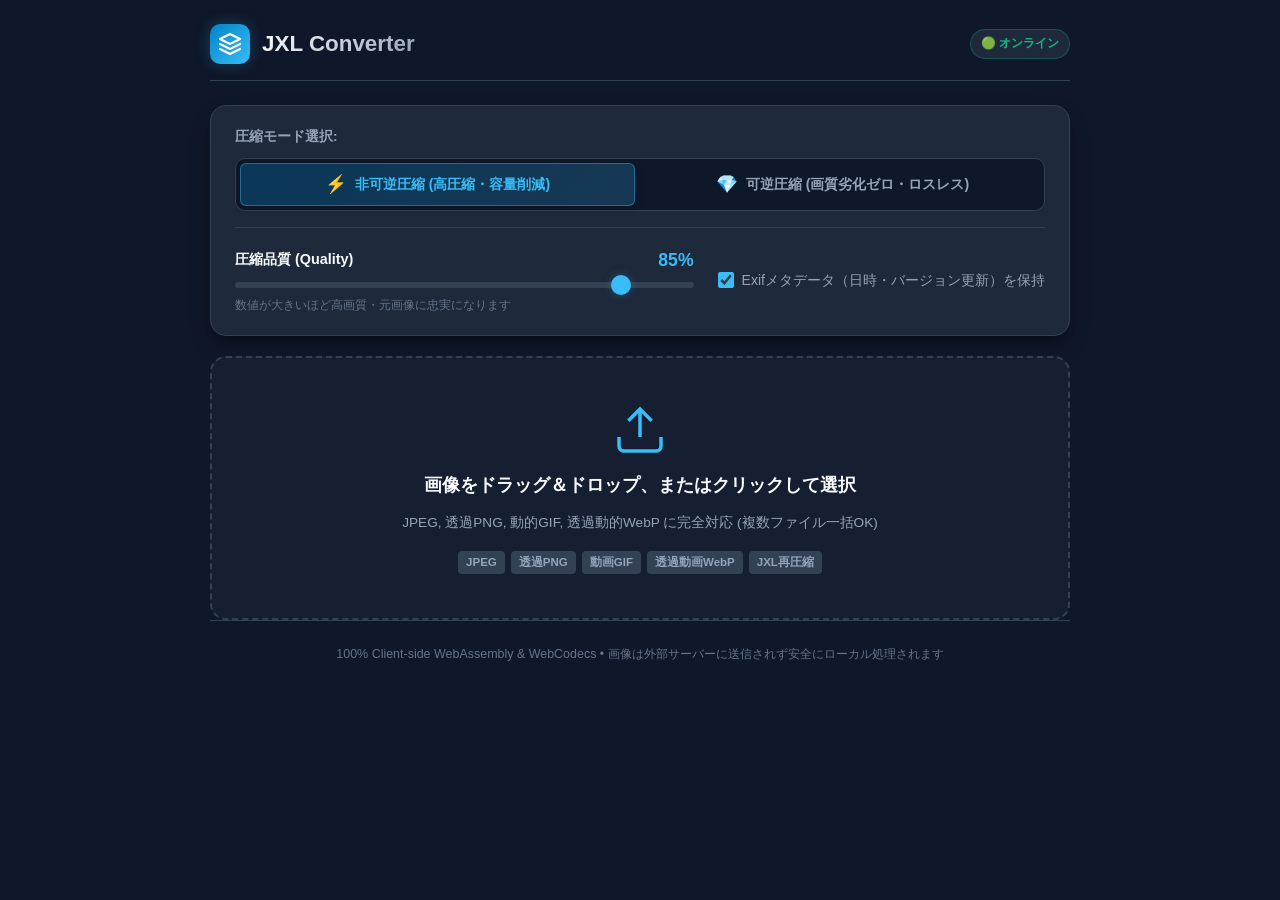
==== JXLConverter/index.html @ e4ddbda1 "Add files via upload" ====
<!DOCTYPE html>
<html lang="ja">
<head>
  <meta charset="UTF-8">
  <meta name="viewport" content="width=device-width, initial-scale=1.0">
  <meta name="description" content="JPEG、透過PNG、アニメーションGIF、透過WebPをブラウザローカルで高品質JPEG XL(.jxl)に高速変換するPWAアプリ">
  <meta name="theme-color" content="#0f172a">
  <title>JXL Converter</title>
  <link rel="manifest" href="manifest.json">
  <link rel="icon" type="image/svg+xml" href="icons/icon.svg">
  <link rel="apple-touch-icon" href="icons/icon-192.png">
  <link rel="stylesheet" href="css/style.css">
  <!-- JSZip library for bulk downloads -->
  <script src="lib/jszip.min.js"></script>
</head>
<body>
  <div class="container">
    <!-- Header -->
    <header class="app-header">
      <div class="logo-area">
        <div class="app-icon">
          <svg width="24" height="24" viewBox="0 0 24 24" fill="none" stroke="#ffffff" stroke-width="2.2" stroke-linecap="round" stroke-linejoin="round">
            <polygon points="12 2 2 7 12 12 22 7 12 2"></polygon>
            <polyline points="2 17 12 22 22 17"></polyline>
            <polyline points="2 12 12 17 22 12"></polyline>
          </svg>
        </div>
        <h1 class="app-title">JXL Converter</h1>
      </div>
      <div class="header-badges">
        <span id="offline-status-badge" class="status-badge online">🟢 オンライン</span>
      </div>
    </header>

    <!-- PWA Install Banner -->
    <div id="install-banner" class="install-banner hidden">
      <div class="banner-content">
        <svg width="20" height="20" viewBox="0 0 24 24" fill="none" stroke="#38bdf8" stroke-width="2">
          <path d="M21 15v4a2 2 0 0 1-2 2H5a2 2 0 0 1-2-2v-4"></path>
          <polyline points="7 10 12 15 17 10"></polyline>
          <line x1="12" y1="15" x2="12" y2="3"></line>
        </svg>
        <span>アプリとしてインストールして、いつでもオフラインで高速変換できます</span>
      </div>
      <div class="banner-actions">
        <button id="install-btn" class="btn btn-primary btn-sm">インストール</button>
        <button id="close-install-banner" class="btn btn-close" aria-label="閉じる">✕</button>
      </div>
    </div>

    <!-- Controls Panel -->
    <section class="panel settings-panel">
      <!-- Mode Selection Tabs -->
      <div class="mode-selector-wrapper">
        <span class="settings-title">圧縮モード選択:</span>
        <div class="mode-tabs" role="tablist">
          <button type="button" class="mode-tab active" id="mode-lossy" data-mode="lossy">
            <span class="tab-icon">⚡</span>
            <span class="tab-label">非可逆圧縮 (高圧縮・容量削減)</span>
          </button>
          <button type="button" class="mode-tab" id="mode-lossless" data-mode="lossless">
            <span class="tab-icon">💎</span>
            <span class="tab-label">可逆圧縮 (画質劣化ゼロ・ロスレス)</span>
          </button>
        </div>
      </div>

      <div class="settings-grid">
        <!-- Quality Slider (Shown for lossy) -->
        <div class="slider-group" id="quality-slider-group">
          <div class="slider-header">
            <label for="quality-slider" class="slider-label">圧縮品質 (Quality)</label>
            <div class="slider-value-container">
              <span id="quality-value" class="slider-value">85%</span>
            </div>
          </div>
          <input type="range" id="quality-slider" class="range-slider" min="1" max="99" value="85">
          <div class="slider-hint">数値が大きいほど高画質・元画像に忠実になります</div>
        </div>

        <!-- Lossless Info (Shown for lossless) -->
        <div class="lossless-info-group hidden" id="lossless-info-group">
          <div class="lossless-banner">
            <span class="badge badge-lossless">💎 可逆圧縮モード (Lossless)</span>
            <p class="lossless-desc">元画像の全ピクセル情報を100%完全維持したまま、JPEG XL の先進アルゴリズムで最高効率に圧縮します。</p>
          </div>
        </div>

        <div class="options-group">
          <label class="checkbox-group">
            <input type="checkbox" id="update-exif-checkbox" checked>
            <span>Exifメタデータ（日時・バージョン更新）を保持</span>
          </label>
        </div>
      </div>
    </section>

    <!-- Drop Zone -->
    <section class="drop-zone" id="drop-zone">
      <input type="file" id="file-input" multiple accept="image/*,.jpg,.jpeg,.png,.gif,.webp,.jxl,.avif,.bmp" class="hidden">
      <svg class="drop-icon" viewBox="0 0 24 24" fill="none" stroke="currentColor">
        <path d="M21 15v4a2 2 0 0 1-2 2H5a2 2 0 0 1-2-2v-4"></path>
        <polyline points="17 8 12 3 7 8"></polyline>
        <line x1="12" y1="3" x2="12" y2="15"></line>
      </svg>
      <div class="drop-title">画像をドラッグ＆ドロップ、またはクリックして選択</div>
      <div class="drop-desc">JPEG, 透過PNG, 動的GIF, 透過動的WebP に完全対応 (複数ファイル一括OK)</div>
      <div class="supported-formats">
        <span class="format-tag">JPEG</span>
        <span class="format-tag">透過PNG</span>
        <span class="format-tag">動画GIF</span>
        <span class="format-tag">透過動画WebP</span>
        <span class="format-tag">JXL再圧縮</span>
      </div>
    </section>

    <!-- Global Progress Bar -->
    <div id="global-progress" class="global-progress hidden">
      <div class="global-progress-bar-container">
        <div id="global-progress-bar" class="global-progress-bar" style="width: 0%"></div>
      </div>
      <div id="global-progress-text" class="global-progress-text">変換進捗: 0 / 0 件</div>
    </div>

    <!-- Queue Section -->
    <section id="queue-section" class="queue-section hidden">
      <div class="queue-header">
        <h2 class="queue-title">変換リスト</h2>
        <div class="queue-actions">
          <button id="download-all-btn" class="btn btn-primary btn-sm" disabled>
            <svg width="16" height="16" viewBox="0 0 24 24" fill="none" stroke="currentColor" stroke-width="2">
              <path d="M21 15v4a2 2 0 0 1-2 2H5a2 2 0 0 1-2-2v-4"></path>
              <polyline points="7 10 12 15 17 10"></polyline>
              <line x1="12" y1="15" x2="12" y2="3"></line>
            </svg>
            一括ZIP保存
          </button>
          <button id="clear-all-btn" class="btn btn-secondary btn-sm">クリア</button>
        </div>
      </div>
      <ul id="queue-list" class="queue-list"></ul>
    </section>

    <!-- Footer -->
    <footer class="app-footer">
      <p>100% Client-side WebAssembly & WebCodecs • 画像は外部サーバーに送信されず安全にローカル処理されます</p>
    </footer>
  </div>

  <!-- App script -->
  <script src="js/app.js"></script>
</body>
</html>
---- JXLConverter/css/style.css ----
:root {
  --bg-primary: #0f172a;
  --bg-secondary: #1e293b;
  --bg-tertiary: #334155;
  --accent-primary: #38bdf8;
  --accent-hover: #0284c7;
  --accent-glow: rgba(56, 189, 248, 0.25);
  --text-primary: #f8fafc;
  --text-secondary: #94a3b8;
  --text-muted: #64748b;
  --border-color: #334155;
  --success: #10b981;
  --warning: #f59e0b;
  --danger: #ef4444;
  --radius-lg: 16px;
  --radius-md: 10px;
  --radius-sm: 6px;
  --shadow-main: 0 10px 25px -5px rgba(0, 0, 0, 0.3), 0 8px 10px -6px rgba(0, 0, 0, 0.3);
  --transition: all 0.2s cubic-bezier(0.4, 0, 0.2, 1);
}

* {
  box-sizing: border-box;
  margin: 0;
  padding: 0;
}

body {
  font-family: -apple-system, BlinkMacSystemFont, "Segoe UI", Roboto, "Helvetica Neue", Arial, sans-serif;
  background-color: var(--bg-primary);
  color: var(--text-primary);
  min-height: 100vh;
  display: flex;
  flex-direction: column;
  line-height: 1.6;
}

.container {
  max-width: 900px;
  margin: 0 auto;
  padding: 24px 20px;
  width: 100%;
}

/* Header */
.app-header {
  display: flex;
  justify-content: space-between;
  align-items: center;
  margin-bottom: 24px;
  padding-bottom: 16px;
  border-bottom: 1px solid var(--border-color);
}

.logo-area {
  display: flex;
  align-items: center;
  gap: 12px;
}

.app-icon {
  width: 40px;
  height: 40px;
  border-radius: var(--radius-md);
  background: linear-gradient(135deg, #0284c7, #38bdf8);
  display: flex;
  align-items: center;
  justify-content: center;
  box-shadow: 0 0 15px var(--accent-glow);
}

.app-title {
  font-size: 1.4rem;
  font-weight: 700;
  background: linear-gradient(135deg, #fff, var(--text-secondary));
  -webkit-background-clip: text;
  -webkit-text-fill-color: transparent;
}

.header-badges {
  display: flex;
  align-items: center;
  gap: 8px;
}

.status-badge {
  font-size: 0.75rem;
  font-weight: 600;
  padding: 4px 10px;
  border-radius: 20px;
  background-color: var(--bg-secondary);
  border: 1px solid var(--border-color);
}

.status-badge.online {
  color: var(--success);
  border-color: rgba(16, 185, 129, 0.3);
}

.status-badge.offline {
  color: var(--warning);
  border-color: rgba(245, 158, 11, 0.3);
}

/* Install Banner */
.install-banner {
  background: linear-gradient(90deg, rgba(56, 189, 248, 0.15), rgba(2, 132, 199, 0.1));
  border: 1px solid rgba(56, 189, 248, 0.3);
  border-radius: var(--radius-md);
  padding: 12px 18px;
  margin-bottom: 20px;
  display: flex;
  justify-content: space-between;
  align-items: center;
  animation: fadeIn 0.3s ease-in-out;
}

.banner-content {
  display: flex;
  align-items: center;
  gap: 12px;
  font-size: 0.9rem;
}

.banner-actions {
  display: flex;
  align-items: center;
  gap: 10px;
}

/* Controls Panel */
.panel {
  background-color: var(--bg-secondary);
  border: 1px solid var(--border-color);
  border-radius: var(--radius-lg);
  padding: 20px 24px;
  margin-bottom: 20px;
  box-shadow: var(--shadow-main);
}

/* Mode Selector Tabs */
.mode-selector-wrapper {
  margin-bottom: 18px;
  padding-bottom: 16px;
  border-bottom: 1px solid var(--border-color);
}

.settings-title {
  display: block;
  font-size: 0.85rem;
  font-weight: 600;
  color: var(--text-secondary);
  margin-bottom: 10px;
}

.mode-tabs {
  display: grid;
  grid-template-columns: 1fr 1fr;
  gap: 10px;
  background-color: var(--bg-primary);
  padding: 4px;
  border-radius: var(--radius-md);
  border: 1px solid var(--border-color);
}

@media (max-width: 600px) {
  .mode-tabs {
    grid-template-columns: 1fr;
  }
}

.mode-tab {
  background: transparent;
  border: none;
  padding: 10px 14px;
  border-radius: var(--radius-sm);
  color: var(--text-secondary);
  cursor: pointer;
  display: flex;
  align-items: center;
  justify-content: center;
  gap: 8px;
  font-size: 0.88rem;
  font-weight: 600;
  transition: var(--transition);
}

.mode-tab:hover {
  color: var(--text-primary);
  background-color: rgba(255, 255, 255, 0.04);
}

.mode-tab.active {
  background: linear-gradient(135deg, rgba(2, 132, 199, 0.3), rgba(56, 189, 248, 0.2));
  color: var(--accent-primary);
  border: 1px solid rgba(56, 189, 248, 0.4);
  box-shadow: 0 2px 8px rgba(0, 0, 0, 0.2);
}

.tab-icon {
  font-size: 1.1rem;
}

.settings-grid {
  display: grid;
  grid-template-columns: 1fr auto;
  gap: 24px;
  align-items: center;
}

@media (max-width: 640px) {
  .settings-grid {
    grid-template-columns: 1fr;
    gap: 16px;
  }
}

.slider-group {
  display: flex;
  flex-direction: column;
  gap: 8px;
}

.slider-header {
  display: flex;
  justify-content: space-between;
  align-items: center;
}

.slider-label {
  font-size: 0.9rem;
  font-weight: 600;
  color: var(--text-primary);
}

.slider-value-container {
  display: flex;
  align-items: center;
  gap: 8px;
}

.slider-value {
  font-weight: 700;
  font-size: 1.1rem;
  color: var(--accent-primary);
  min-width: 48px;
  text-align: right;
}

.slider-hint {
  font-size: 0.75rem;
  color: var(--text-muted);
}

.lossless-banner {
  background-color: rgba(16, 185, 129, 0.1);
  border: 1px solid rgba(16, 185, 129, 0.3);
  border-radius: var(--radius-md);
  padding: 12px 16px;
  display: flex;
  flex-direction: column;
  gap: 6px;
}

.lossless-desc {
  font-size: 0.82rem;
  color: var(--text-secondary);
  line-height: 1.4;
}

.range-slider {
  -webkit-appearance: none;
  width: 100%;
  height: 6px;
  border-radius: 3px;
  background: var(--bg-tertiary);
  outline: none;
  transition: var(--transition);
}

.range-slider::-webkit-slider-thumb {
  -webkit-appearance: none;
  appearance: none;
  width: 20px;
  height: 20px;
  border-radius: 50%;
  background: var(--accent-primary);
  cursor: pointer;
  box-shadow: 0 0 10px var(--accent-glow);
  transition: var(--transition);
}

.range-slider::-webkit-slider-thumb:hover {
  transform: scale(1.15);
  background: var(--accent-hover);
}

.checkbox-group {
  display: flex;
  align-items: center;
  gap: 8px;
  font-size: 0.88rem;
  color: var(--text-secondary);
  cursor: pointer;
}

.checkbox-group input {
  accent-color: var(--accent-primary);
  width: 16px;
  height: 16px;
  cursor: pointer;
}

/* Drop Zone */
.drop-zone {
  border: 2px dashed var(--border-color);
  border-radius: var(--radius-lg);
  padding: 44px 20px;
  text-align: center;
  background-color: rgba(30, 41, 59, 0.5);
  cursor: pointer;
  transition: var(--transition);
  display: flex;
  flex-direction: column;
  align-items: center;
  gap: 12px;
}

.drop-zone:hover, .drop-zone.drag-active {
  border-color: var(--accent-primary);
  background-color: rgba(56, 189, 248, 0.05);
  transform: translateY(-2px);
}

.drop-icon {
  width: 56px;
  height: 56px;
  color: var(--accent-primary);
  stroke-width: 1.5;
}

.drop-title {
  font-size: 1.15rem;
  font-weight: 600;
}

.drop-desc {
  font-size: 0.85rem;
  color: var(--text-secondary);
}

.supported-formats {
  display: flex;
  gap: 6px;
  flex-wrap: wrap;
  justify-content: center;
  margin-top: 6px;
}

.format-tag {
  font-size: 0.72rem;
  padding: 2px 8px;
  border-radius: 4px;
  background-color: var(--bg-tertiary);
  color: var(--text-secondary);
  font-weight: 600;
}

/* Queue Section */
.queue-section {
  margin-top: 24px;
}

.queue-header {
  display: flex;
  justify-content: space-between;
  align-items: center;
  margin-bottom: 12px;
}

.queue-title {
  font-size: 1.1rem;
  font-weight: 600;
}

.queue-actions {
  display: flex;
  gap: 10px;
}

.queue-list {
  list-style: none;
  display: flex;
  flex-direction: column;
  gap: 10px;
}

.queue-item {
  background-color: var(--bg-secondary);
  border: 1px solid var(--border-color);
  border-radius: var(--radius-md);
  padding: 12px 16px;
  display: flex;
  align-items: center;
  gap: 16px;
  transition: var(--transition);
}

.queue-item.complete {
  border-color: rgba(16, 185, 129, 0.3);
}

.queue-item.error {
  border-color: rgba(239, 68, 68, 0.4);
}

.item-preview {
  width: 48px;
  height: 48px;
  border-radius: var(--radius-sm);
  background-color: var(--bg-tertiary);
  display: flex;
  align-items: center;
  justify-content: center;
  overflow: hidden;
  flex-shrink: 0;
}

.thumbnail {
  width: 100%;
  height: 100%;
  object-fit: cover;
}

.item-info {
  flex: 1;
  min-width: 0;
  display: flex;
  flex-direction: column;
  gap: 4px;
}

.item-header {
  display: flex;
  align-items: center;
  gap: 8px;
  overflow: hidden;
}

.item-name {
  font-size: 0.92rem;
  font-weight: 600;
  white-space: nowrap;
  overflow: hidden;
  text-overflow: ellipsis;
}

.item-progress-container {
  width: 100%;
  height: 4px;
  background-color: var(--bg-tertiary);
  border-radius: 2px;
  overflow: hidden;
}

.item-progress-bar {
  height: 100%;
  background: linear-gradient(90deg, #0284c7, #38bdf8);
  transition: width 0.3s ease;
}

.item-status {
  font-size: 0.78rem;
  color: var(--text-secondary);
}

/* Global Progress */
.global-progress {
  margin-top: 16px;
  padding: 12px 16px;
  background-color: var(--bg-secondary);
  border-radius: var(--radius-md);
  border: 1px solid var(--border-color);
}

.global-progress-bar-container {
  width: 100%;
  height: 6px;
  background-color: var(--bg-tertiary);
  border-radius: 3px;
  overflow: hidden;
  margin-bottom: 6px;
}

.global-progress-bar {
  height: 100%;
  background: linear-gradient(90deg, #10b981, #38bdf8);
  transition: width 0.3s ease;
}

.global-progress-text {
  font-size: 0.82rem;
  color: var(--text-secondary);
  text-align: right;
}

/* Badges */
.badge {
  font-size: 0.7rem;
  font-weight: 600;
  padding: 2px 6px;
  border-radius: 4px;
}

.badge-format {
  background-color: var(--bg-tertiary);
  color: var(--accent-primary);
}

.badge-size {
  background-color: rgba(255, 255, 255, 0.05);
  color: var(--text-muted);
}

.badge-anim {
  background-color: rgba(245, 158, 11, 0.2);
  color: #fbbf24;
}

.badge-exif {
  background-color: rgba(56, 189, 248, 0.15);
  color: #38bdf8;
}

.badge-lossless {
  background-color: rgba(16, 185, 129, 0.2);
  color: #34d399;
  font-size: 0.75rem;
  padding: 2px 8px;
  border-radius: 12px;
}

/* Buttons */
.btn {
  display: inline-flex;
  align-items: center;
  justify-content: center;
  gap: 6px;
  padding: 8px 16px;
  font-size: 0.88rem;
  font-weight: 600;
  border-radius: var(--radius-md);
  cursor: pointer;
  border: none;
  transition: var(--transition);
  outline: none;
}

.btn-primary {
  background: linear-gradient(135deg, #0284c7, #38bdf8);
  color: #fff;
  box-shadow: 0 4px 12px var(--accent-glow);
}

.btn-primary:hover:not(:disabled) {
  transform: translateY(-1px);
  filter: brightness(1.1);
}

.btn-primary:disabled {
  opacity: 0.5;
  cursor: not-allowed;
}

.btn-secondary {
  background-color: var(--bg-tertiary);
  color: var(--text-primary);
}

.btn-secondary:hover {
  background-color: #475569;
}

.btn-sm {
  padding: 6px 12px;
  font-size: 0.8rem;
}

.btn-download {
  background-color: rgba(56, 189, 248, 0.15);
  color: var(--accent-primary);
  border: 1px solid rgba(56, 189, 248, 0.3);
}

.btn-download:hover {
  background-color: var(--accent-primary);
  color: #0f172a;
}

.btn-close {
  background: transparent;
  color: var(--text-muted);
  padding: 4px;
}

.btn-close:hover {
  color: var(--text-primary);
}

/* Utilities */
.hidden {
  display: none !important;
}

.text-success {
  color: var(--success);
}

.text-danger {
  color: var(--danger);
}

@keyframes fadeIn {
  from { opacity: 0; transform: translateY(-4px); }
  to { opacity: 1; transform: translateY(0); }
}

/* Footer */
.app-footer {
  margin-top: auto;
  padding: 24px 0 12px 0;
  text-align: center;
  font-size: 0.78rem;
  color: var(--text-muted);
  border-top: 1px solid var(--border-color);
}
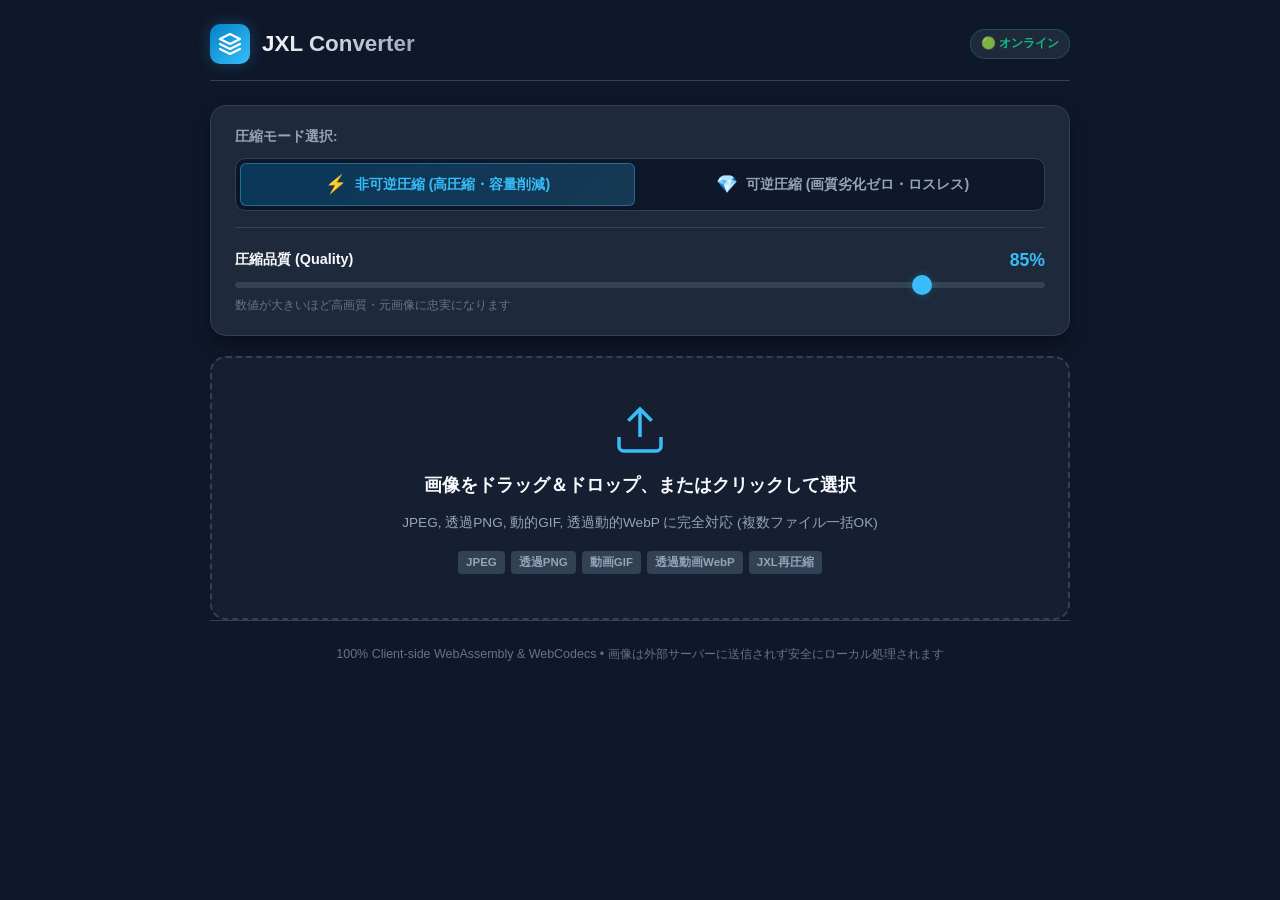
==== commit c5b0facc: "Add files via upload メタデータ云々を削除" ====
--- a/JXLConverter/index.html
+++ b/JXLConverter/index.html
@@ -85,13 +85,6 @@
             <p class="lossless-desc">元画像の全ピクセル情報を100%完全維持したまま、JPEG XL の先進アルゴリズムで最高効率に圧縮します。</p>
           </div>
         </div>
-
-        <div class="options-group">
-          <label class="checkbox-group">
-            <input type="checkbox" id="update-exif-checkbox" checked>
-            <span>Exifメタデータ（日時・バージョン更新）を保持</span>
-          </label>
-        </div>
       </div>
     </section>
 
--- a/JXLConverter/css/style.css
+++ b/JXLConverter/css/style.css
@@ -202,17 +202,9 @@
 }
 
 .settings-grid {
-  display: grid;
-  grid-template-columns: 1fr auto;
-  gap: 24px;
-  align-items: center;
-}
-
-@media (max-width: 640px) {
-  .settings-grid {
-    grid-template-columns: 1fr;
-    gap: 16px;
-  }
+  display: flex;
+  flex-direction: column;
+  gap: 16px;
 }
 
 .slider-group {
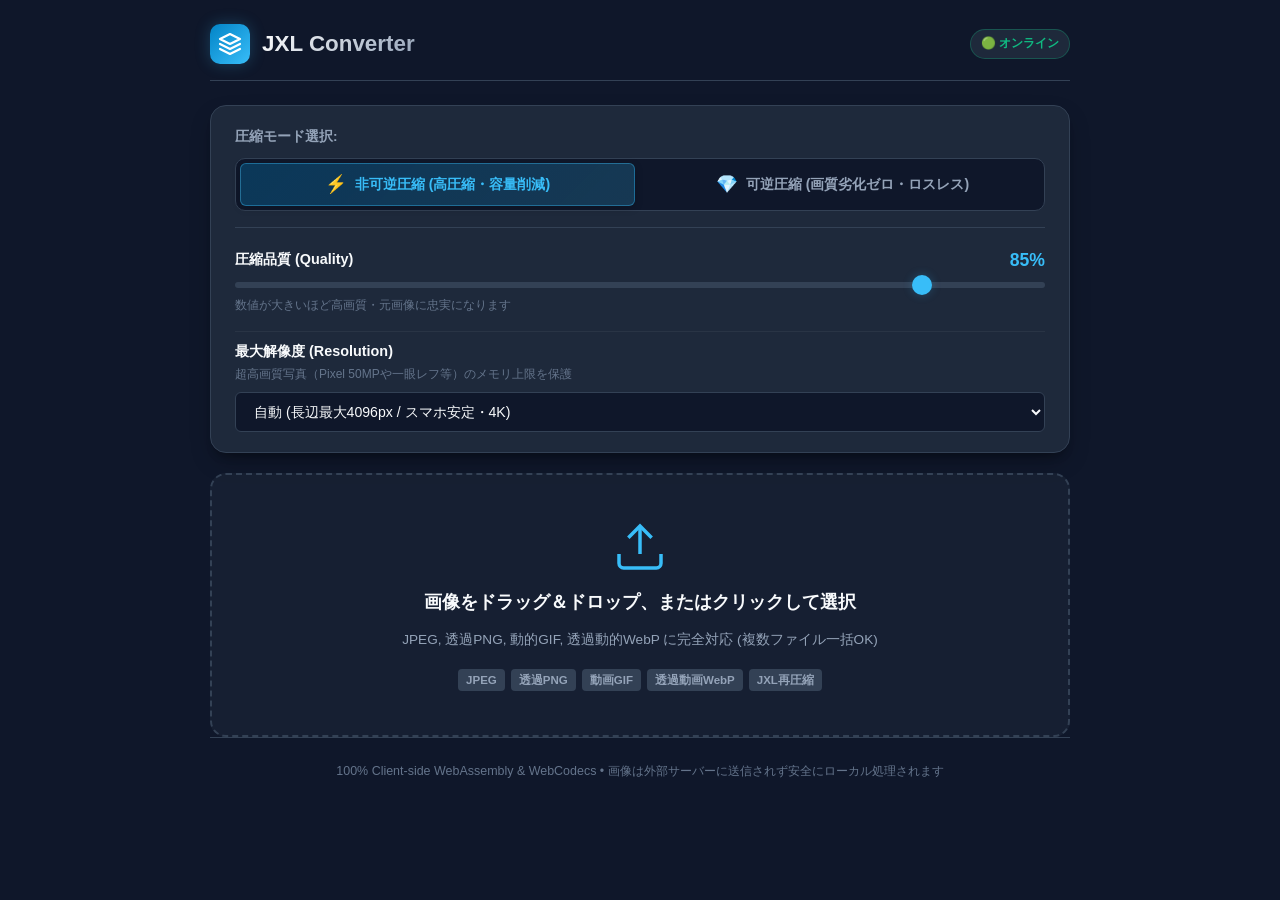
==== commit 7d4fe8df: "Add files via upload" ====
--- a/JXLConverter/index.html
+++ b/JXLConverter/index.html
@@ -85,6 +85,20 @@
             <p class="lossless-desc">元画像の全ピクセル情報を100%完全維持したまま、JPEG XL の先進アルゴリズムで最高効率に圧縮します。</p>
           </div>
         </div>
+
+        <!-- Max Resolution Selector -->
+        <div class="setting-row-group">
+          <div class="setting-header">
+            <label for="resolution-select" class="setting-label">最大解像度 (Resolution)</label>
+            <span class="setting-desc">超高画質写真（Pixel 50MPや一眼レフ等）のメモリ上限を保護</span>
+          </div>
+          <select id="resolution-select" class="form-select">
+            <option value="4096" selected>自動 (長辺最大4096px / スマホ安定・4K)</option>
+            <option value="0">オリジナル維持 (制限なし / PC推奨)</option>
+            <option value="2560">2K QHD (長辺最大2560px)</option>
+            <option value="1920">FHD (長辺最大1920px)</option>
+          </select>
+        </div>
       </div>
     </section>
 
@@ -140,7 +154,8 @@
     </footer>
   </div>
 
-  <!-- App script -->
+  <!-- Extractors & App script -->
+  <script src="js/frame_extractor.js"></script>
   <script src="js/app.js"></script>
 </body>
 </html>
--- a/JXLConverter/css/style.css
+++ b/JXLConverter/css/style.css
@@ -287,6 +287,54 @@
   background: var(--accent-hover);
 }
 
+.setting-row-group {
+  display: flex;
+  flex-direction: column;
+  gap: 8px;
+  padding-top: 8px;
+  border-top: 1px solid rgba(255, 255, 255, 0.05);
+}
+
+.setting-header {
+  display: flex;
+  flex-direction: column;
+  gap: 2px;
+}
+
+.setting-label {
+  font-size: 0.9rem;
+  font-weight: 600;
+  color: var(--text-primary);
+}
+
+.setting-desc {
+  font-size: 0.75rem;
+  color: var(--text-muted);
+}
+
+.form-select {
+  background-color: var(--bg-primary);
+  color: var(--text-primary);
+  border: 1px solid var(--border-color);
+  border-radius: var(--radius-sm);
+  padding: 10px 14px;
+  font-size: 0.88rem;
+  font-weight: 500;
+  outline: none;
+  cursor: pointer;
+  transition: var(--transition);
+  width: 100%;
+}
+
+.form-select:hover {
+  border-color: var(--accent-primary);
+}
+
+.form-select:focus {
+  border-color: var(--accent-primary);
+  box-shadow: 0 0 0 2px var(--accent-glow);
+}
+
 .checkbox-group {
   display: flex;
   align-items: center;
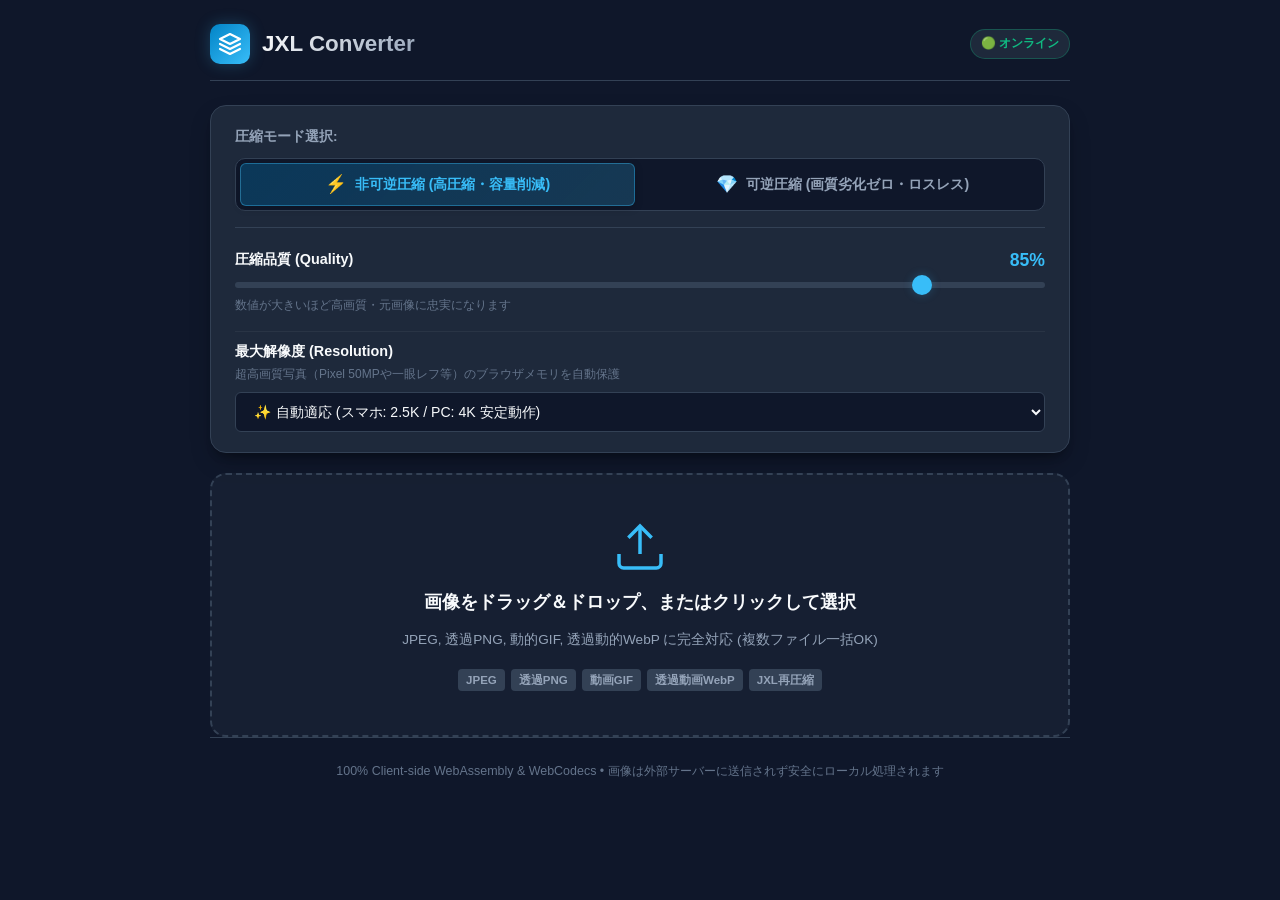
==== commit d25eabe0: "Add files via upload" ====
--- a/JXLConverter/index.html
+++ b/JXLConverter/index.html
@@ -90,13 +90,14 @@
         <div class="setting-row-group">
           <div class="setting-header">
             <label for="resolution-select" class="setting-label">最大解像度 (Resolution)</label>
-            <span class="setting-desc">超高画質写真（Pixel 50MPや一眼レフ等）のメモリ上限を保護</span>
+            <span class="setting-desc">超高画質写真（Pixel 50MPや一眼レフ等）のブラウザメモリを自動保護</span>
           </div>
           <select id="resolution-select" class="form-select">
-            <option value="4096" selected>自動 (長辺最大4096px / スマホ安定・4K)</option>
-            <option value="0">オリジナル維持 (制限なし / PC推奨)</option>
-            <option value="2560">2K QHD (長辺最大2560px)</option>
-            <option value="1920">FHD (長辺最大1920px)</option>
+            <option value="auto" selected>✨ 自動適応 (スマホ: 2.5K / PC: 4K 安定動作)</option>
+            <option value="2560">📱 2.5K (長辺2560px / スマホ推奨・高画質)</option>
+            <option value="1920">📱 FHD (長辺1920px / スマホ最速・省メモリ)</option>
+            <option value="4096">💻 4K (長辺4096px / PC推奨)</option>
+            <option value="0">🖥️ オリジナル維持 (制限なし / 高スペックPC向け)</option>
           </select>
         </div>
       </div>
--- a/JXLConverter/css/style.css
+++ b/JXLConverter/css/style.css
@@ -580,6 +580,15 @@
   border-radius: 12px;
 }
 
+.badge-warning {
+  background-color: rgba(245, 158, 11, 0.2);
+  color: #fbbf24;
+  border: 1px solid rgba(245, 158, 11, 0.4);
+  font-size: 0.75rem;
+  padding: 2px 8px;
+  border-radius: 12px;
+}
+
 /* Buttons */
 .btn {
   display: inline-flex;
